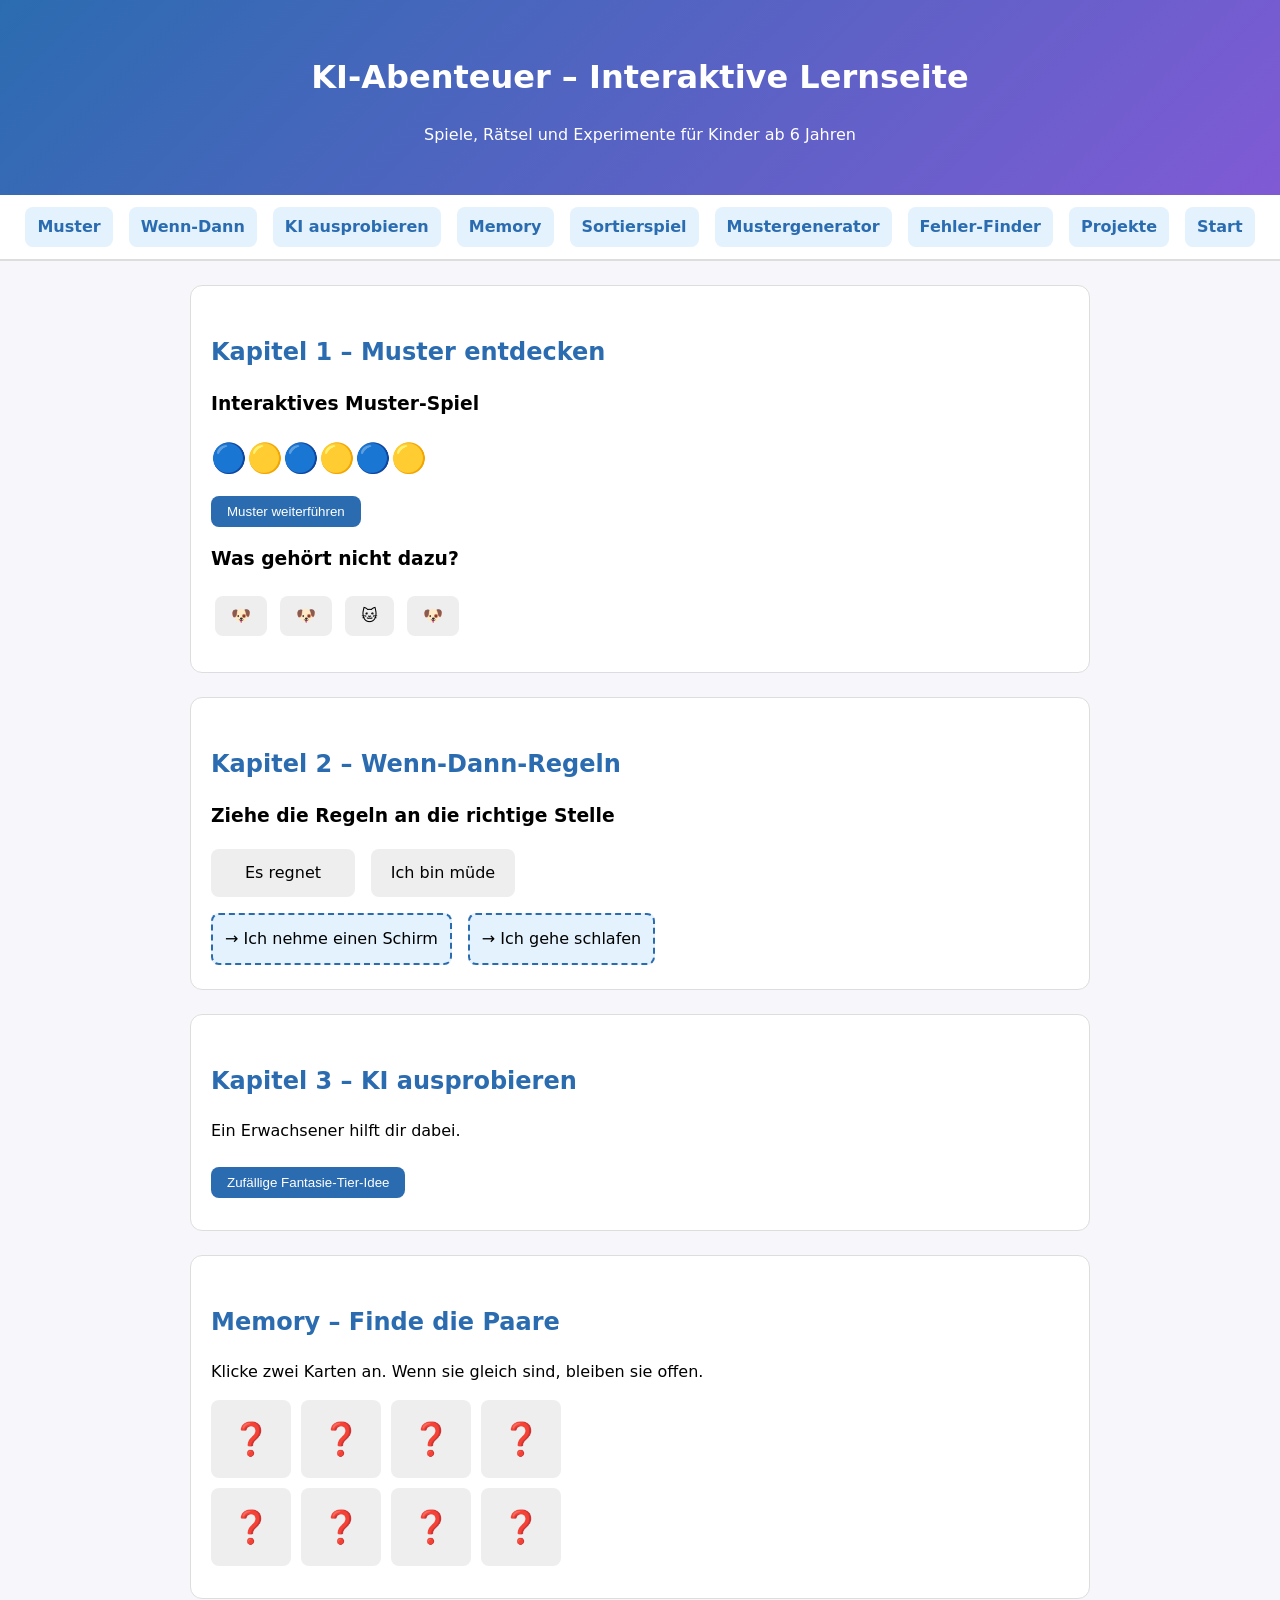
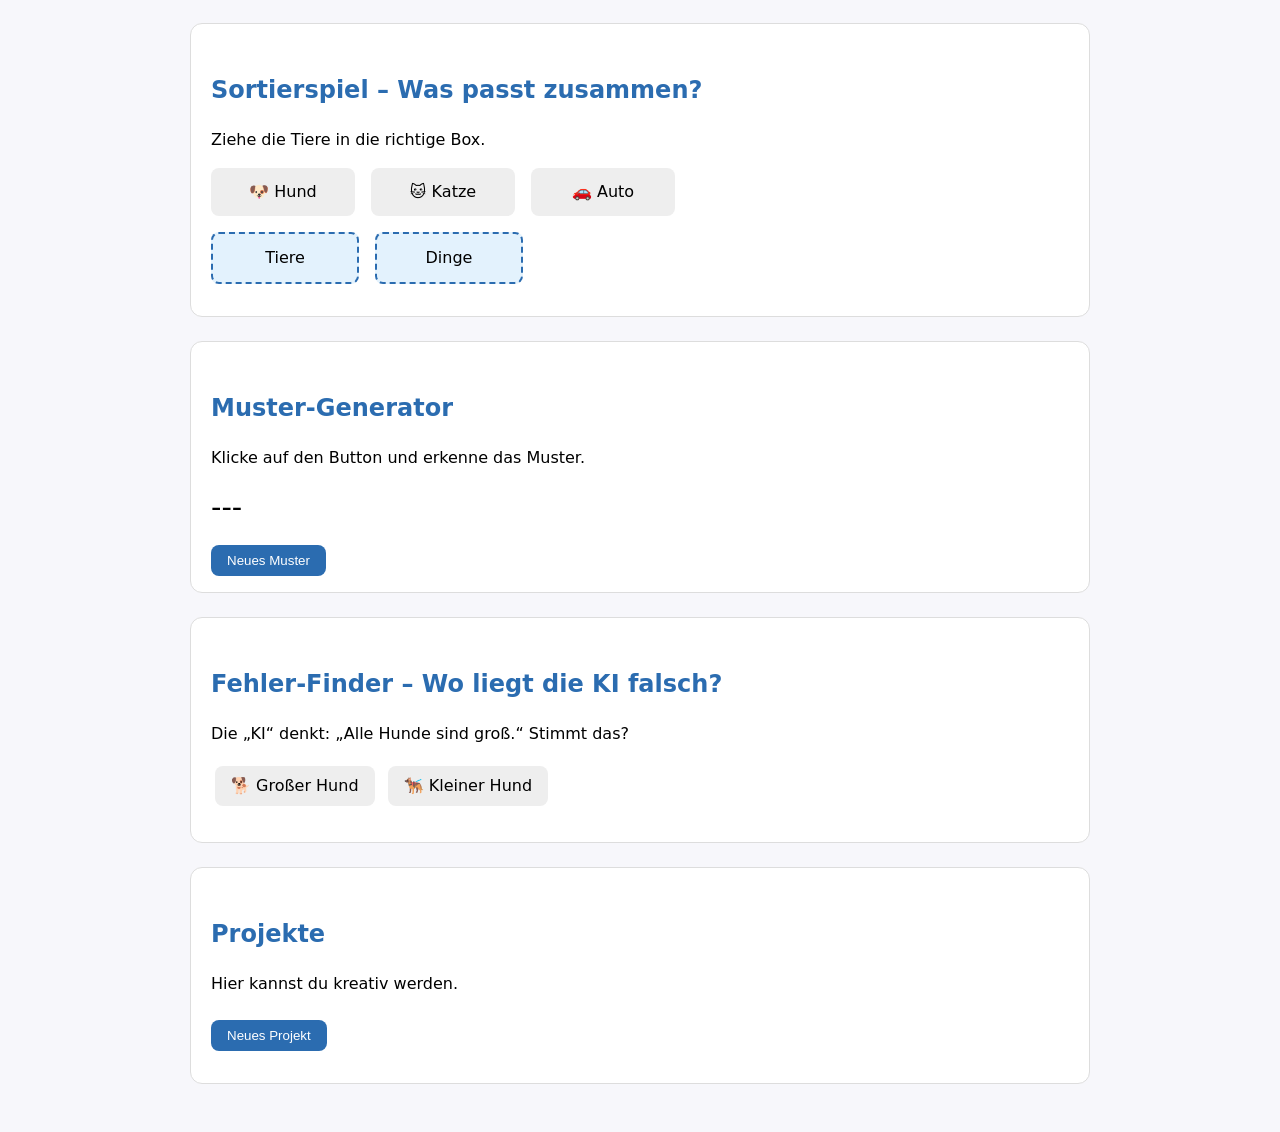
==== games.html @ bb6e96c8 "Initial commit" ====
<!DOCTYPE html>
<html lang="de">

<head>
  <meta charset="UTF-8">
  <title>KI-Abenteuer – Interaktive Lernseite</title>
  <meta name="viewport" content="width=device-width, initial-scale=1">
  <link rel="icon" type="image/svg+xml" href="favicon.svg">
  <style>
    html {
      scroll-behavior: smooth;
    }

    body {
      font-family: system-ui, sans-serif;
      background: #f7f7fb;
      margin: 0;
      padding: 0;
      line-height: 1.5;
    }

    header {
      background: linear-gradient(135deg, #2b6cb0, #805ad5);
      color: white;
      padding: 2rem 1rem;
      text-align: center;
    }

    main {
      max-width: 900px;
      margin: 0 auto;
      padding: 1.5rem;
    }

    section {
      scroll-margin-top: 120px;
      /* Höhe deiner Menüleiste */
    }

    h2 {
      color: #2b6cb0;
      margin-top: 2rem;
    }

    .card {
      background: white;
      padding: 1rem 1.25rem;
      border-radius: 0.75rem;
      border: 1px solid #ddd;
      margin-bottom: 1.5rem;
    }

    .task {
      margin: 1rem 0;
    }

    .pattern-box {
      font-size: 1.8rem;
      margin-bottom: 0.5rem;
    }

    .btn {
      background: #2b6cb0;
      color: white;
      padding: 0.5rem 1rem;
      border-radius: 0.5rem;
      border: none;
      cursor: pointer;
      margin-top: 0.5rem;
    }

    .btn:hover {
      background: #1e4f80;
    }

    .choices span {
      display: inline-block;
      padding: 0.5rem 1rem;
      background: #eee;
      border-radius: 0.5rem;
      margin: 0.25rem;
      cursor: pointer;
    }

    .choices span.correct {
      background: #c6f6d5;
    }

    .choices span.wrong {
      background: #fed7d7;
    }

    .drag-container {
      display: flex;
      gap: 1rem;
      margin-top: 1rem;
    }

    .drag-item,
    .drop-zone {
      padding: 0.75rem;
      background: #eee;
      border-radius: 0.5rem;
      min-width: 120px;
      text-align: center;
      cursor: grab;
    }

    .drop-zone {
      background: #e3f2fd;
      border: 2px dashed #2b6cb0;
    }

    .result {
      margin-top: 0.5rem;
      font-weight: bold;
    }

    .menu {
      position: sticky;
      top: 0;
      z-index: 1000;
      background: #ffffffee;
      backdrop-filter: blur(6px);
      display: flex;
      justify-content: center;
      gap: 1rem;
      padding: 0.75rem;
      border-bottom: 2px solid #ddd;
    }

    .menu a {
      text-decoration: none;
      font-weight: 600;
      color: #2b6cb0;
      background: #e3f2fd;
      padding: 0.5rem 0.75rem;
      border-radius: 0.5rem;
      transition: 0.2s;
    }

    .menu a:hover {
      background: #2b6cb0;
      color: white;
    }
  </style>
</head>

<body>

  <header>
    <h1>KI‑Abenteuer – Interaktive Lernseite</h1>
    <p>Spiele, Rätsel und Experimente für Kinder ab 6 Jahren</p>
  </header>

  <nav class="menu">
    <a href="#kap1">Muster</a>
    <a href="#kap2">Wenn‑Dann</a>
    <a href="#kap3">KI ausprobieren</a>
    <a href="#kap4">Memory</a>
    <a href="#kap5">Sortierspiel</a>
    <a href="#kap6">Mustergenerator</a>
    <a href="#kap7">Fehler-Finder</a>
    <a href="#kap8">Projekte</a>
    <a href="./main.html">Start</a>
  </nav>


  <main>

    <!-- Kapitel 1 – Muster -->
    <section class="card" id="kap1">
      <h2>Kapitel 1 – Muster entdecken</h2>

      <div class="task">
        <h3>Interaktives Muster‑Spiel</h3>
        <div class="pattern-box" id="pattern">🔵🟡🔵🟡🔵🟡</div>
        <button class="btn" onclick="extendPattern()">Muster weiterführen</button>
      </div>

      <div class="task">
        <h3>Was gehört nicht dazu?</h3>
        <div class="choices">
          <span onclick="checkOdd(this, false)">🐶</span>
          <span onclick="checkOdd(this, false)">🐶</span>
          <span onclick="checkOdd(this, true)">🐱</span>
          <span onclick="checkOdd(this, false)">🐶</span>
        </div>
        <div id="oddResult" class="result"></div>
      </div>
    </section>

    <!-- Kapitel 2 – Wenn-Dann -->
    <section class="card" id="kap2">
      <h2>Kapitel 2 – Wenn‑Dann‑Regeln</h2>

      <h3>Ziehe die Regeln an die richtige Stelle</h3>

      <div class="drag-container">
        <div class="drag-item" draggable="true" ondragstart="drag(event)" id="rain">Es regnet</div>
        <div class="drag-item" draggable="true" ondragstart="drag(event)" id="tired">Ich bin müde</div>
      </div>

      <div class="drag-container">
        <div class="drop-zone" ondrop="drop(event)" ondragover="allowDrop(event)" data-correct="rain">
          → Ich nehme einen Schirm
        </div>
        <div class="drop-zone" ondrop="drop(event)" ondragover="allowDrop(event)" data-correct="tired">
          → Ich gehe schlafen
        </div>
      </div>

      <div id="dragResult" class="result"></div>
    </section>

    <!-- Kapitel 3 – KI ausprobieren -->
    <section class="card" id="kap3">
      <h2>Kapitel 3 – KI ausprobieren</h2>

      <p>Ein Erwachsener hilft dir dabei.</p>

      <button class="btn" onclick="generateIdea()">Zufällige Fantasie‑Tier‑Idee</button>
      <p id="ideaBox" style="margin-top:0.5rem; font-weight:bold;"></p>

    </section>

    <section class="card" id="kap4">
      <h2>Memory – Finde die Paare</h2>
      <p>Klicke zwei Karten an. Wenn sie gleich sind, bleiben sie offen.</p>

      <div id="memoryBoard" style="display:grid;grid-template-columns:repeat(4,80px);gap:10px;"></div>
      <p id="memoryStatus" class="result"></p>
    </section>

    <script>
      const memoryItems = ["🐶", "🐱", "🐸", "🐵", "🐶", "🐱", "🐸", "🐵"];
      let memoryFlipped = [];
      let memoryMatched = [];

      function shuffle(arr) { return arr.sort(() => Math.random() - 0.5); }

      function buildMemory() {
        const board = document.getElementById("memoryBoard");
        board.innerHTML = "";
        shuffle(memoryItems).forEach((item, i) => {
          const card = document.createElement("div");
          card.textContent = "❓";
          card.style.fontSize = "2rem";
          card.style.background = "#eee";
          card.style.padding = "15px";
          card.style.textAlign = "center";
          card.style.borderRadius = "8px";
          card.style.cursor = "pointer";
          card.dataset.value = item;
          card.dataset.index = i;
          card.onclick = () => flipCard(card);
          board.appendChild(card);
        });
      }

      function flipCard(card) {
        if (memoryFlipped.length === 2 || memoryMatched.includes(card.dataset.index)) return;

        card.textContent = card.dataset.value;
        memoryFlipped.push(card);

        if (memoryFlipped.length === 2) {
          setTimeout(checkMemoryMatch, 600);
        }
      }

      function checkMemoryMatch() {
        const [a, b] = memoryFlipped;
        if (a.dataset.value === b.dataset.value) {
          memoryMatched.push(a.dataset.index, b.dataset.index);
          document.getElementById("memoryStatus").textContent = "Super! Ein Paar gefunden.";
        } else {
          a.textContent = "❓";
          b.textContent = "❓";
          document.getElementById("memoryStatus").textContent = "Nicht ganz. Versuch es nochmal.";
        }
        memoryFlipped = [];
      }

      buildMemory();
    </script>

    <section class="card" id="kap5">
      <h2>Sortierspiel – Was passt zusammen?</h2>
      <p>Ziehe die Tiere in die richtige Box.</p>

      <div style="display:flex;gap:1rem;margin-bottom:1rem;">
        <div class="drag-item" draggable="true" ondragstart="drag(event)" id="dog">🐶 Hund</div>
        <div class="drag-item" draggable="true" ondragstart="drag(event)" id="cat">🐱 Katze</div>
        <div class="drag-item" draggable="true" ondragstart="drag(event)" id="car">🚗 Auto</div>
      </div>

      <div style="display:flex;gap:1rem;">
        <div class="drop-zone" ondrop="dropSort(event)" ondragover="allowDrop(event)" data-accept="animal">
          Tiere
        </div>
        <div class="drop-zone" ondrop="dropSort(event)" ondragover="allowDrop(event)" data-accept="object">
          Dinge
        </div>
      </div>

      <p id="sortResult" class="result"></p>
    </section>

    <script>
      function dropSort(ev) {
        ev.preventDefault();
        const id = ev.dataTransfer.getData("text");
        const item = document.getElementById(id);
        const zone = ev.target;

        const type = (id === "dog" || id === "cat") ? "animal" : "object";

        if (zone.dataset.accept === type) {
          zone.appendChild(item);
          zone.style.background = "#c6f6d5";
          document.getElementById("sortResult").textContent = "Richtig sortiert!";
        } else {
          zone.style.background = "#fed7d7";
          document.getElementById("sortResult").textContent = "Das passt nicht.";
        }
      }
    </script>

    <section class="card" id="kap6">
      <h2>Muster‑Generator</h2>
      <p>Klicke auf den Button und erkenne das Muster.</p>

      <div id="genPattern" class="pattern-box">---</div>
      <button class="btn" onclick="newPattern()">Neues Muster</button>
    </section>

    <script>
      const patternSets = [
        ["🔵", "🟡"],
        ["❤️", "💚", "💚"],
        ["⭐", "⭐", "✨"],
        ["🐶", "🐱"]
      ];

      function newPattern() {
        const p = patternSets[Math.floor(Math.random() * patternSets.length)];
        let out = "";
        for (let i = 0; i < 6; i++) {
          out += p[i % p.length];
        }
        document.getElementById("genPattern").textContent = out;
      }
    </script>

    <section class="card" id="kap7">
      <h2>Fehler‑Finder – Wo liegt die KI falsch?</h2>
      <p>Die „KI“ denkt: „Alle Hunde sind groß.“ Stimmt das?</p>

      <div class="choices">
        <span onclick="biasCheck(this, false)">🐕 Großer Hund</span>
        <span onclick="biasCheck(this, true)">🐕‍🦺 Kleiner Hund</span>
      </div>

      <p id="biasResult" class="result"></p>
    </section>

    <script>
      function biasCheck(el, isCorrect) {
        if (isCorrect) {
          el.classList.add("correct");
          document.getElementById("biasResult").textContent = "Richtig! Die KI hat falsch gelernt.";
        } else {
          el.classList.add("wrong");
          document.getElementById("biasResult").textContent = "Nicht ganz. Schau nochmal.";
        }
      }
    </script>

    <!-- Kapitel 8 -->
    <section class="card" id="kap8">
      <h2>Projekte</h2>

      <p>Hier kannst du kreativ werden.</p>

      <button class="btn" onclick="generateProject()">Neues Projekt</button>
      <p id="projectBox" class="result"></p>
    </section>
    <script>
      /* --- Projekt Generator --- */
const projects = [
  "Erfinde ein Tier und male es.",
  "Baue einen Roboter aus Lego.",
  "Erfinde eine Geschichte und lass die KI sie erweitern.",
  "Male ein Muster und lass die KI ein neues erzeugen.",
  "Erfinde eine Maschine, die etwas Lustiges kann."
];
function generateProject(){
  const p = projects[Math.floor(Math.random()*projects.length)];
  document.getElementById("projectBox").textContent = p;
}
    </script>

  </main>

  <script>
    // Muster-Spiel
    function extendPattern() {
      const pattern = document.getElementById("pattern");
      pattern.textContent += "🔵🟡";
    }

    // Odd-one-out
    function checkOdd(el, isOdd) {
      const result = document.getElementById("oddResult");
      if (isOdd) {
        el.classList.add("correct");
        result.textContent = "Richtig! Das passt nicht dazu.";
      } else {
        el.classList.add("wrong");
        result.textContent = "Fast! Versuch es nochmal.";
      }
    }

    // Drag & Drop
    function allowDrop(ev) { ev.preventDefault(); }
    function drag(ev) { ev.dataTransfer.setData("text", ev.target.id); }
    function drop(ev) {
      ev.preventDefault();
      const data = ev.dataTransfer.getData("text");
      const correct = ev.target.getAttribute("data-correct");
      const result = document.getElementById("dragResult");

      if (data === correct) {
        ev.target.style.background = "#c6f6d5";
        result.textContent = "Super! Die Regel passt.";
      } else {
        ev.target.style.background = "#fed7d7";
        result.textContent = "Das passt nicht.";
      }
    }

    // Fantasie-Tier Generator
    const ideas = [
      "Ein fliegender Elefant mit Regenbogenohren",
      "Ein Löwe, der im Dunkeln leuchtet",
      "Ein Fisch, der auf Bäumen wohnt",
      "Ein Hund mit Flügeln und Katzenaugen",
      "Ein Roboter‑Pinguin, der tanzen kann"
    ];

    function generateIdea() {
      const idea = ideas[Math.floor(Math.random() * ideas.length)];
      document.getElementById("ideaBox").textContent = idea;
    }
  </script>

</body>

</html>
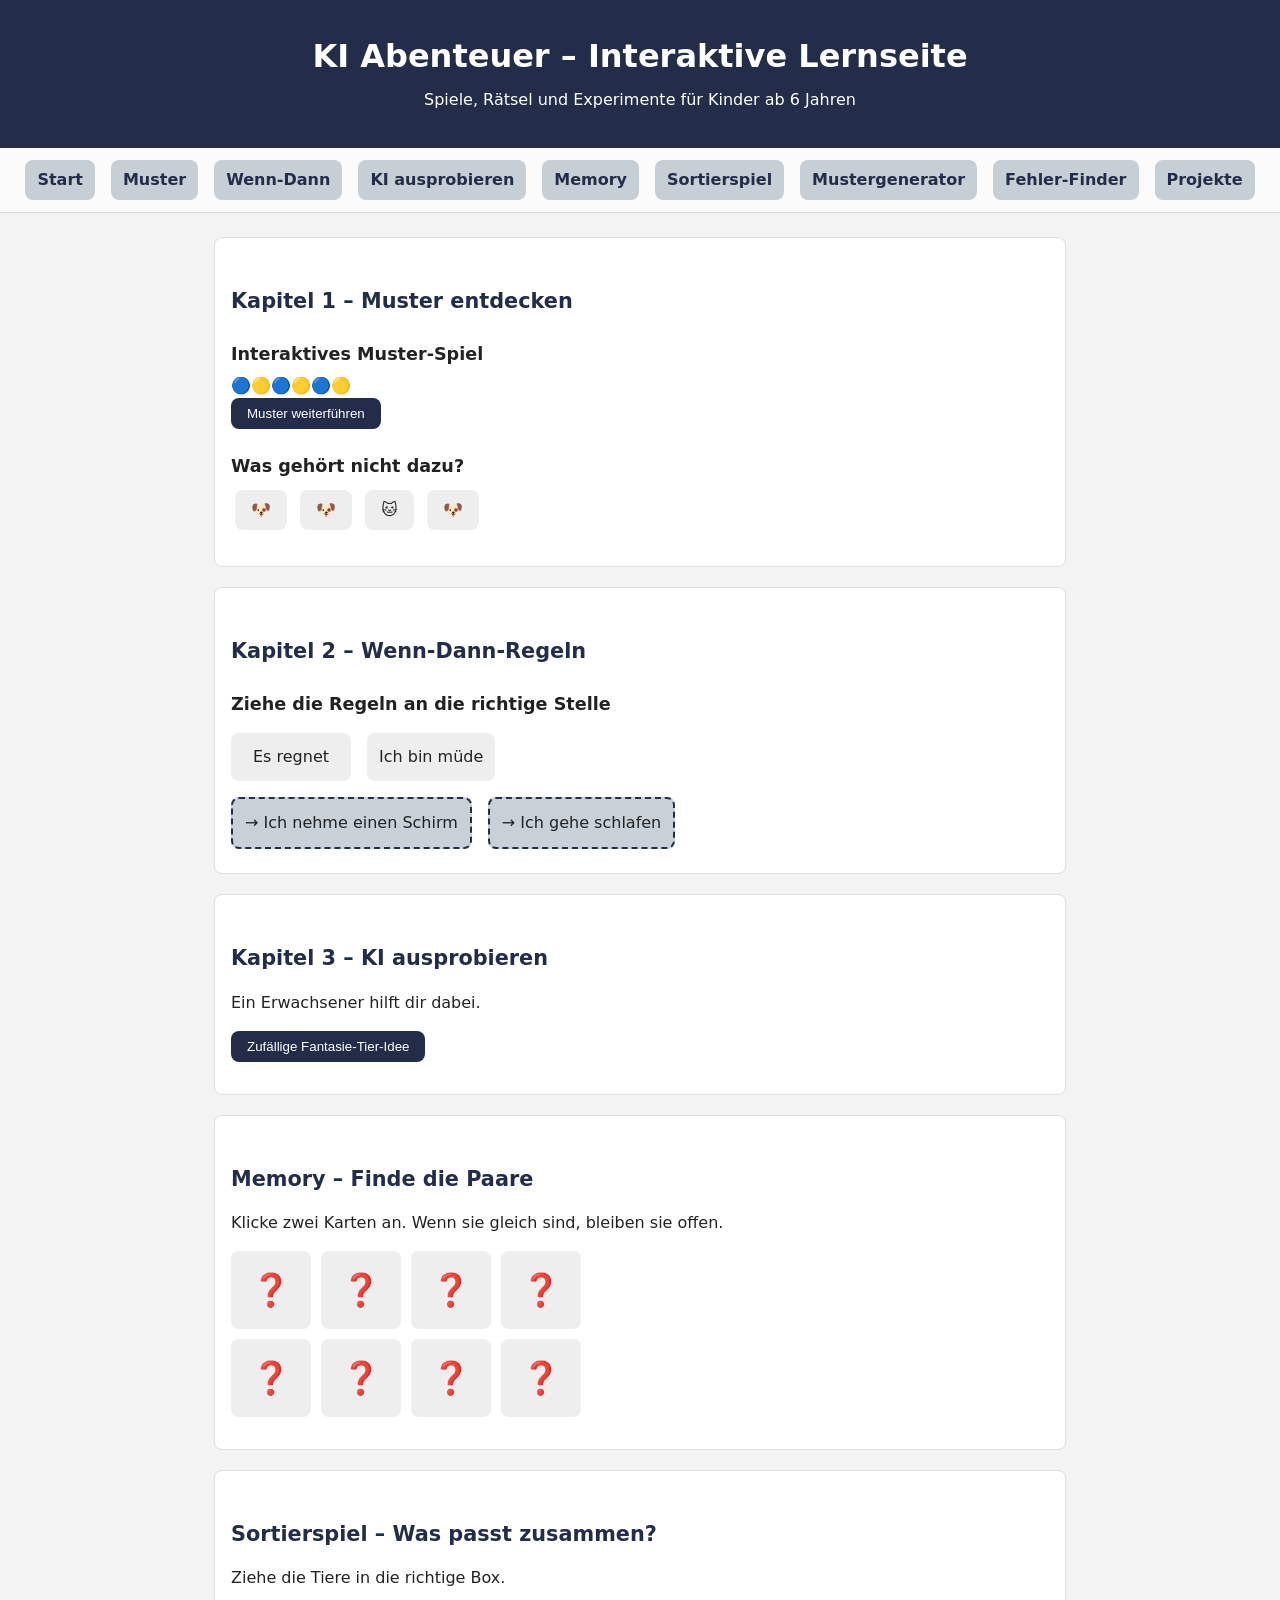
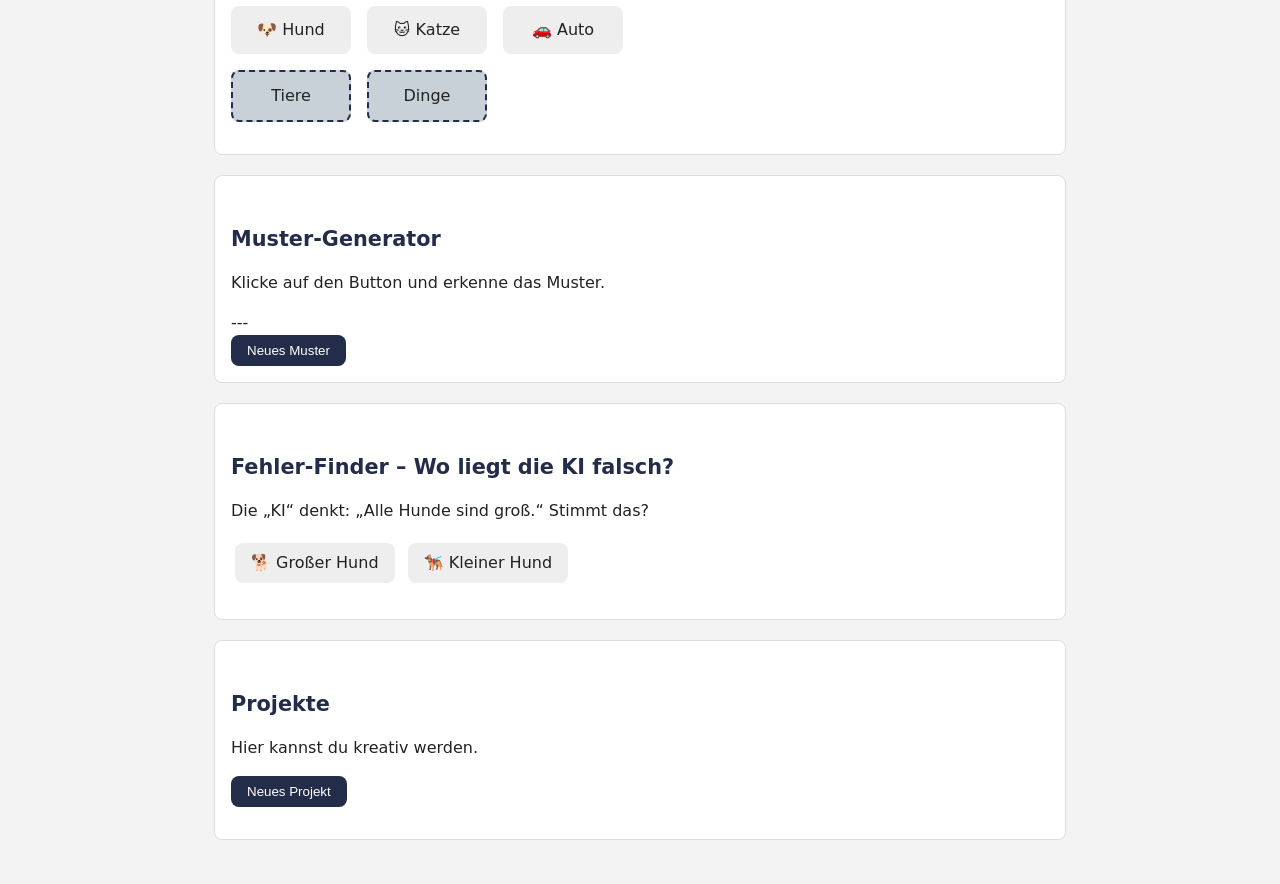
==== commit 6b20f8f9: "update" ====
--- a/games.html
+++ b/games.html
@@ -3,157 +3,22 @@
 
 <head>
   <meta charset="UTF-8">
-  <title>KI-Abenteuer – Interaktive Lernseite</title>
+  <title>KI Abenteuer – Interaktive Lernseite</title>
   <meta name="viewport" content="width=device-width, initial-scale=1">
   <link rel="icon" type="image/svg+xml" href="favicon.svg">
-  <style>
-    html {
-      scroll-behavior: smooth;
-    }
-
-    body {
-      font-family: system-ui, sans-serif;
-      background: #f7f7fb;
-      margin: 0;
-      padding: 0;
-      line-height: 1.5;
-    }
-
-    header {
-      background: linear-gradient(135deg, #2b6cb0, #805ad5);
-      color: white;
-      padding: 2rem 1rem;
-      text-align: center;
-    }
-
-    main {
-      max-width: 900px;
-      margin: 0 auto;
-      padding: 1.5rem;
-    }
-
-    section {
-      scroll-margin-top: 120px;
-      /* Höhe deiner Menüleiste */
-    }
-
-    h2 {
-      color: #2b6cb0;
-      margin-top: 2rem;
-    }
-
-    .card {
-      background: white;
-      padding: 1rem 1.25rem;
-      border-radius: 0.75rem;
-      border: 1px solid #ddd;
-      margin-bottom: 1.5rem;
-    }
-
-    .task {
-      margin: 1rem 0;
-    }
-
-    .pattern-box {
-      font-size: 1.8rem;
-      margin-bottom: 0.5rem;
-    }
-
-    .btn {
-      background: #2b6cb0;
-      color: white;
-      padding: 0.5rem 1rem;
-      border-radius: 0.5rem;
-      border: none;
-      cursor: pointer;
-      margin-top: 0.5rem;
-    }
-
-    .btn:hover {
-      background: #1e4f80;
-    }
-
-    .choices span {
-      display: inline-block;
-      padding: 0.5rem 1rem;
-      background: #eee;
-      border-radius: 0.5rem;
-      margin: 0.25rem;
-      cursor: pointer;
-    }
-
-    .choices span.correct {
-      background: #c6f6d5;
-    }
-
-    .choices span.wrong {
-      background: #fed7d7;
-    }
-
-    .drag-container {
-      display: flex;
-      gap: 1rem;
-      margin-top: 1rem;
-    }
-
-    .drag-item,
-    .drop-zone {
-      padding: 0.75rem;
-      background: #eee;
-      border-radius: 0.5rem;
-      min-width: 120px;
-      text-align: center;
-      cursor: grab;
-    }
-
-    .drop-zone {
-      background: #e3f2fd;
-      border: 2px dashed #2b6cb0;
-    }
-
-    .result {
-      margin-top: 0.5rem;
-      font-weight: bold;
-    }
-
-    .menu {
-      position: sticky;
-      top: 0;
-      z-index: 1000;
-      background: #ffffffee;
-      backdrop-filter: blur(6px);
-      display: flex;
-      justify-content: center;
-      gap: 1rem;
-      padding: 0.75rem;
-      border-bottom: 2px solid #ddd;
-    }
-
-    .menu a {
-      text-decoration: none;
-      font-weight: 600;
-      color: #2b6cb0;
-      background: #e3f2fd;
-      padding: 0.5rem 0.75rem;
-      border-radius: 0.5rem;
-      transition: 0.2s;
-    }
-
-    .menu a:hover {
-      background: #2b6cb0;
-      color: white;
-    }
-  </style>
+  <link rel="stylesheet" href="styles.css">
+
 </head>
 
 <body>
 
   <header>
-    <h1>KI‑Abenteuer – Interaktive Lernseite</h1>
+    <h1>KI Abenteuer – Interaktive Lernseite</h1>
     <p>Spiele, Rätsel und Experimente für Kinder ab 6 Jahren</p>
   </header>
 
   <nav class="menu">
+    <a href="./index.html">Start</a>
     <a href="#kap1">Muster</a>
     <a href="#kap2">Wenn‑Dann</a>
     <a href="#kap3">KI ausprobieren</a>
@@ -162,7 +27,7 @@
     <a href="#kap6">Mustergenerator</a>
     <a href="#kap7">Fehler-Finder</a>
     <a href="#kap8">Projekte</a>
-    <a href="./main.html">Start</a>
+
   </nav>
 
 
@@ -388,17 +253,17 @@
     </section>
     <script>
       /* --- Projekt Generator --- */
-const projects = [
-  "Erfinde ein Tier und male es.",
-  "Baue einen Roboter aus Lego.",
-  "Erfinde eine Geschichte und lass die KI sie erweitern.",
-  "Male ein Muster und lass die KI ein neues erzeugen.",
-  "Erfinde eine Maschine, die etwas Lustiges kann."
-];
-function generateProject(){
-  const p = projects[Math.floor(Math.random()*projects.length)];
-  document.getElementById("projectBox").textContent = p;
-}
+      const projects = [
+        "Erfinde ein Tier und male es.",
+        "Baue einen Roboter aus Lego.",
+        "Erfinde eine Geschichte und lass die KI sie erweitern.",
+        "Male ein Muster und lass die KI ein neues erzeugen.",
+        "Erfinde eine Maschine, die etwas Lustiges kann."
+      ];
+      function generateProject() {
+        const p = projects[Math.floor(Math.random() * projects.length)];
+        document.getElementById("projectBox").textContent = p;
+      }
     </script>
 
   </main>
--- a/styles.css
+++ b/styles.css
@@ -0,0 +1,259 @@
+:root {
+  --bg: #f3f3f3;
+  --fg: #222;
+  --accent: #232d49;
+  --accent-soft: #91a4b181;
+  --border: #ddd;
+  --card-bg: #fff;
+  --font: system-ui, sans-serif;
+}
+
+html {
+  scroll-behavior: smooth;
+}
+
+* {
+  box-sizing: border-box;
+}
+
+body {
+  margin: 0;
+  font-family: var(--font);
+  background: var(--bg);
+  color: var(--fg);
+  line-height: 1.5;
+}
+
+/* HEADER */
+header {
+  background: var(--accent);
+  color: white;
+  padding: 2rem 1rem;
+  text-align: center;
+}
+
+header h1 {
+  margin: 0 0 0.5rem;
+  font-size: 2rem;
+}
+
+header p {
+  margin: 0.25rem 0;
+}
+
+/* MAIN */
+main {
+  max-width: 900px;
+  margin: 0 auto;
+  padding: 1.5rem;
+}
+
+/* SECTIONS */
+section {
+  scroll-margin-top: 100px;
+}
+
+/* HEADINGS */
+h2 {
+  margin-top: 2rem;
+  margin-bottom: 0.5rem;
+  font-size: 1.3rem;
+  color: var(--accent);
+}
+
+h3 {
+  margin-top: 1.5rem;
+  margin-bottom: 0.4rem;
+  font-size: 1.1rem;
+}
+
+/* CARDS */
+.card,
+.section-card,
+.week-card,
+.meta-box {
+  background: var(--card-bg);
+  border: 1px solid var(--border);
+  border-radius: 0.5rem;
+  padding: 1rem;
+  margin-bottom: 1.25rem;
+}
+
+/* META BOX */
+.meta-box {
+  display: grid;
+  grid-template-columns: repeat(auto-fit, minmax(180px, 1fr));
+  gap: 1rem;
+}
+
+.meta-field label {
+  font-weight: 600;
+  margin-bottom: 0.25rem;
+}
+
+.meta-line {
+  border-bottom: 1px solid var(--border);
+  min-height: 1.4rem;
+}
+
+/* TASKS */
+.task {
+  margin: 1rem 0;
+}
+
+.task-title {
+  font-weight: 600;
+  margin-bottom: 0.25rem;
+}
+
+.line {
+  border-bottom: 1px solid var(--border);
+  min-height: 1.2rem;
+  margin: 0.25rem 0;
+}
+
+/* BIG BOX */
+.big-box {
+  border: 1px dashed var(--border);
+  border-radius: 0.5rem;
+  min-height: 120px;
+  margin: 0.5rem 0;
+}
+
+/* GRID */
+.two-cols,
+.week-grid {
+  display: grid;
+  grid-template-columns: repeat(auto-fit, minmax(220px, 1fr));
+  gap: 1rem;
+}
+
+/* INFO BOX */
+.info-box {
+  background: var(--accent-soft);
+  border-left: 4px solid var(--accent);
+  padding: 0.75rem 1rem;
+  border-radius: 0.5rem;
+  margin: 1rem 0;
+}
+
+/* FOOTER */
+footer {
+  max-width: 900px;
+  margin: 0 auto;
+  padding: 1rem;
+  font-size: 0.85rem;
+  color: #666;
+}
+
+/* MENU */
+.menu {
+  position: sticky;
+  top: 0;
+  z-index: 1000;
+  background: #ffffffaf;
+  display: flex;
+  justify-content: center;
+  gap: 1rem;
+  padding: 0.75rem;
+  border-bottom: 1px solid var(--border);
+}
+
+.menu a {
+  text-decoration: none;
+  font-weight: 600;
+  color: var(--accent);
+  background: var(--accent-soft);
+  padding: 0.5rem 0.75rem;
+  border-radius: 0.5rem;
+}
+
+.menu a:hover {
+  background: var(--accent);
+  color: white;
+}
+
+/* BUTTON */
+.btn {
+  background: var(--accent);
+  color: white;
+  padding: 0.5rem 1rem;
+  border-radius: 0.5rem;
+  border: none;
+  cursor: pointer;
+}
+
+.btn:hover {
+  background: #1e4f80;
+}
+
+/* QUIZ CHOICES */
+.choices span {
+  display: inline-block;
+  padding: 0.5rem 1rem;
+  background: #eee;
+  border-radius: 0.5rem;
+  margin: 0.25rem;
+  cursor: pointer;
+}
+
+.choices span.correct {
+  background: #c6f6d5;
+}
+
+.choices span.wrong {
+  background: #fed7d7;
+}
+
+/* DRAG & DROP */
+.drag-container {
+  display: flex;
+  gap: 1rem;
+  margin-top: 1rem;
+}
+
+.drag-item,
+.drop-zone {
+  padding: 0.75rem;
+  background: #eee;
+  border-radius: 0.5rem;
+  min-width: 120px;
+  text-align: center;
+  cursor: grab;
+}
+
+.drop-zone {
+  background: var(--accent-soft);
+  border: 2px dashed var(--accent);
+}
+
+.result {
+  margin-top: 0.5rem;
+  font-weight: bold;
+}
+
+/* PRINT */
+@media print {
+  body {
+    background: white;
+    color: black;
+  }
+
+  header {
+    border-bottom: 1px solid #ccc;
+  }
+
+  main {
+    padding: 1.5cm;
+  }
+
+  footer {
+    padding: 1.5cm;
+  }
+
+  .section-card,
+  .meta-box,
+  .week-card {
+    break-inside: avoid;
+  }
+}
